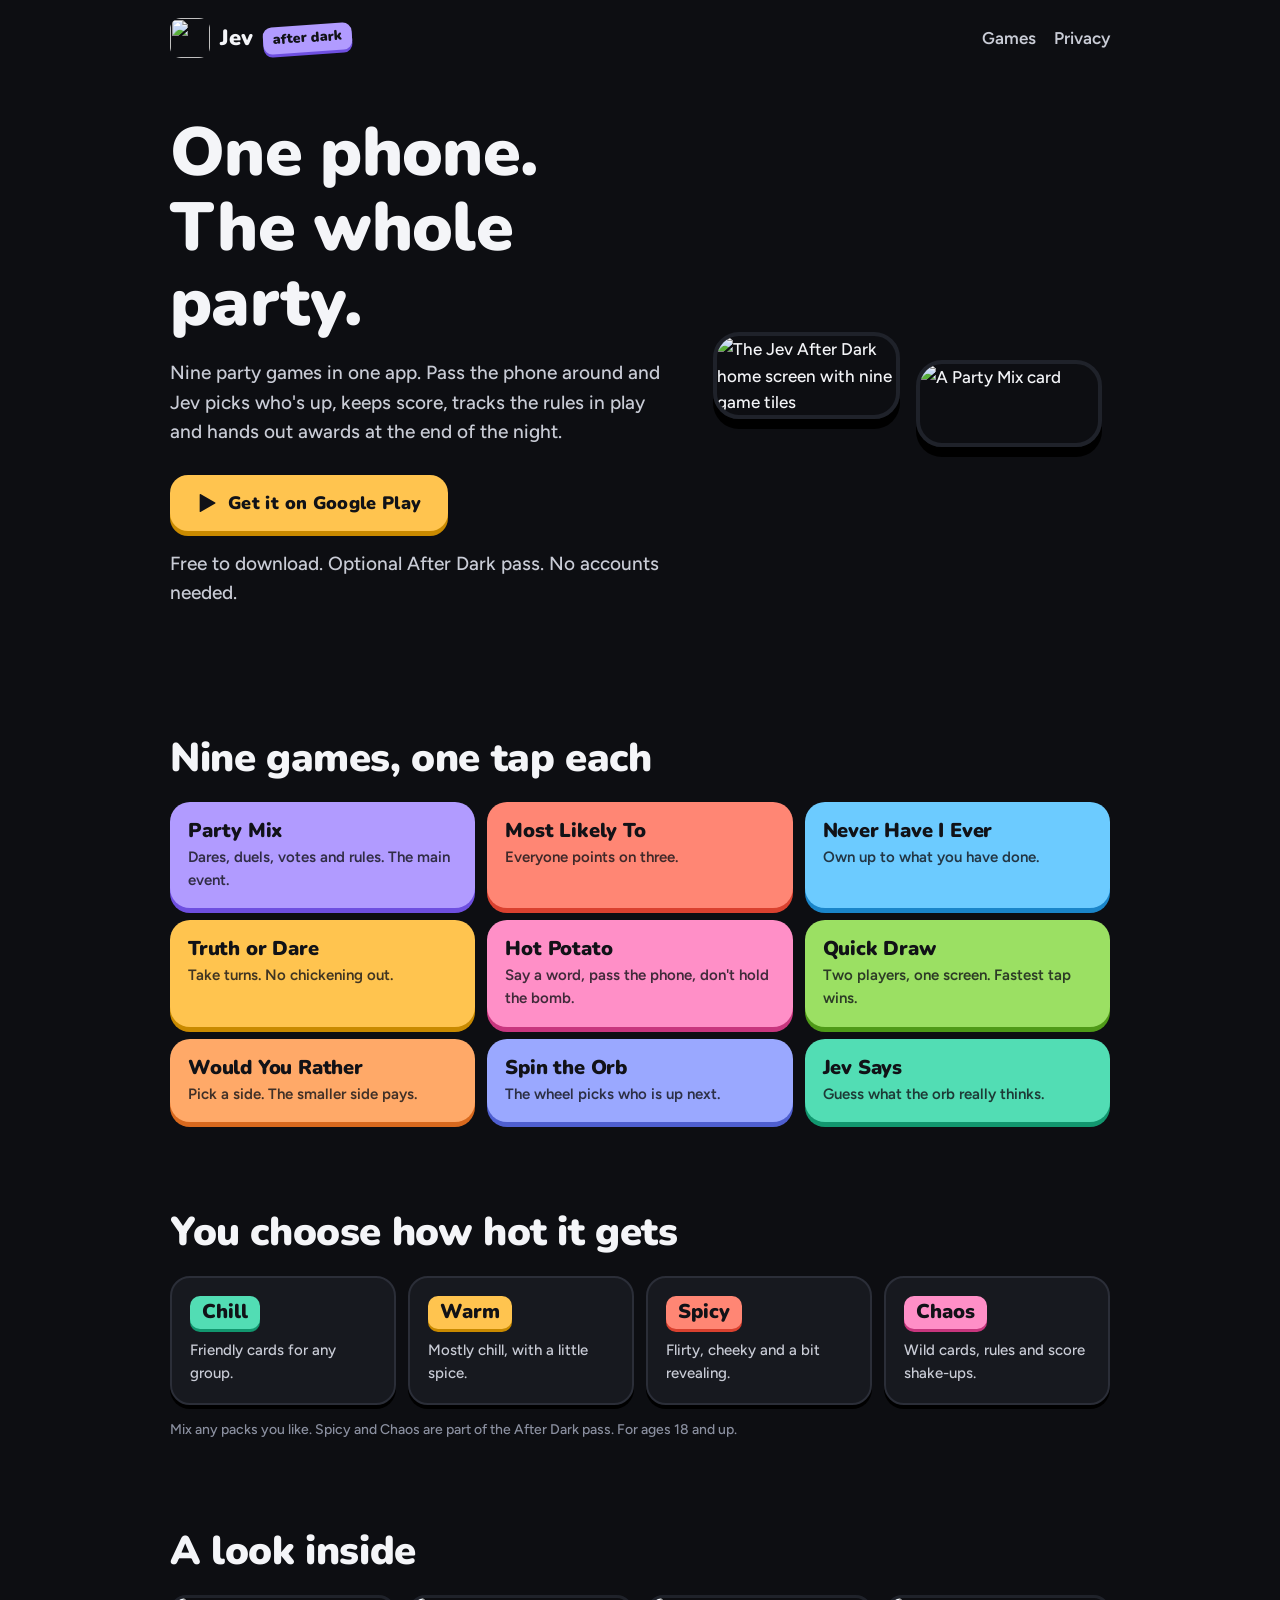
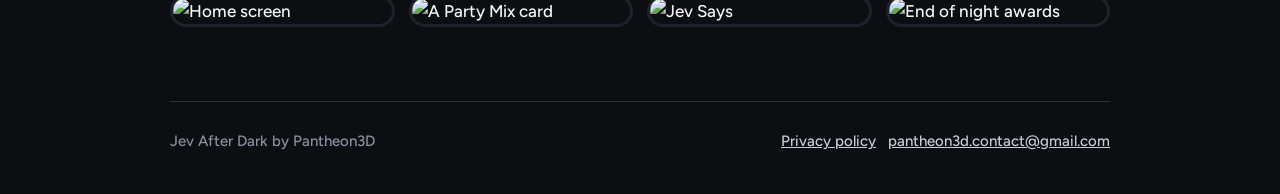
==== index.html @ 58b40950 "Add files via upload" ====
<!doctype html>
<html lang="en">
<head>
<meta charset="utf-8">
<meta name="viewport" content="width=device-width, initial-scale=1">
<title>Jev After Dark: the party game for one phone</title>
<meta name="description" content="Nine party games in one app. Pass one phone around: Party Mix, Truth or Dare, Most Likely To, Never Have I Ever and more, with over 1,200 cards from Chill to Chaos.">
<meta property="og:title" content="Jev After Dark">
<meta property="og:description" content="One phone. The whole party. Nine party games and over 1,200 cards.">
<meta property="og:image" content="img/icon.png">
<link rel="icon" href="img/favicon.png">
<link rel="preconnect" href="https://fonts.googleapis.com">
<link rel="preconnect" href="https://fonts.gstatic.com" crossorigin>
<link rel="stylesheet" href="https://fonts.googleapis.com/css2?family=Nunito:wght@800;900&family=Figtree:wght@500;600&display=swap">
<link rel="stylesheet" href="style.css">
</head>
<body>
<div class="wrap">
  <header class="top">
    <a class="brand" href="./"><img src="img/icon.png" alt="">Jev <span class="pill">after dark</span></a>
    <nav class="nav"><a href="#games">Games</a><a href="privacy.html">Privacy</a></nav>
  </header>

  <section class="hero">
    <div>
      <h1>One phone.<br>The whole party.</h1>
      <p>Nine party games in one app. Pass the phone around and Jev picks who's up, keeps score, tracks the rules in play and hands out awards at the end of the night.</p>
      <a class="btn" href="https://play.google.com/store/apps/details?id=com.pantheon3d.jevafterdark"><svg viewBox="0 0 24 24" aria-hidden="true"><path d="M4 2.8v18.4c0 .5.5.8.9.6L21 12.6c.4-.3.4-.9 0-1.2L4.9 2.2c-.4-.2-.9.1-.9.6z" fill="currentColor"/></svg>Get it on Google Play</a>
      <p class="small">Free to download. Optional After Dark pass. No accounts needed.</p>
    </div>
    <div class="phones"><img src="img/1-home.webp" alt="The Jev After Dark home screen with nine game tiles"><img src="img/2-party-mix.webp" alt="A Party Mix card"></div>
  </section>

  <section class="section" id="games">
    <h2>Nine games, one tap each</h2>
    <div class="games">
      <div class="game" style="--c:var(--violet);--d:var(--violet-d)"><h3>Party Mix</h3><p>Dares, duels, votes and rules. The main event.</p></div>
      <div class="game" style="--c:var(--coral);--d:var(--coral-d)"><h3>Most Likely To</h3><p>Everyone points on three.</p></div>
      <div class="game" style="--c:var(--sky);--d:var(--sky-d)"><h3>Never Have I Ever</h3><p>Own up to what you have done.</p></div>
      <div class="game" style="--c:var(--amber);--d:var(--amber-d)"><h3>Truth or Dare</h3><p>Take turns. No chickening out.</p></div>
      <div class="game" style="--c:var(--pink);--d:var(--pink-d)"><h3>Hot Potato</h3><p>Say a word, pass the phone, don't hold the bomb.</p></div>
      <div class="game" style="--c:var(--lime);--d:var(--lime-d)"><h3>Quick Draw</h3><p>Two players, one screen. Fastest tap wins.</p></div>
      <div class="game" style="--c:#FFA968;--d:#D8691E"><h3>Would You Rather</h3><p>Pick a side. The smaller side pays.</p></div>
      <div class="game" style="--c:#9AA8FF;--d:#4F5FD0"><h3>Spin the Orb</h3><p>The wheel picks who is up next.</p></div>
      <div class="game" style="--c:var(--mint);--d:var(--mint-d)"><h3>Jev Says</h3><p>Guess what the orb really thinks.</p></div>
    </div>
  </section>

  <section class="section">
    <h2>You choose how hot it gets</h2>
    <div class="heat">
      <div class="lvl" style="--c:var(--mint);--d:var(--mint-d)"><b>Chill</b><p>Friendly cards for any group.</p></div>
      <div class="lvl" style="--c:var(--amber);--d:var(--amber-d)"><b>Warm</b><p>Mostly chill, with a little spice.</p></div>
      <div class="lvl" style="--c:var(--coral);--d:var(--coral-d)"><b>Spicy</b><p>Flirty, cheeky and a bit revealing.</p></div>
      <div class="lvl" style="--c:var(--pink);--d:var(--pink-d)"><b>Chaos</b><p>Wild cards, rules and score shake-ups.</p></div>
    </div>
    <p class="small">Mix any packs you like. Spicy and Chaos are part of the After Dark pass. For ages 18 and up.</p>
  </section>

  <section class="section">
    <h2>A look inside</h2>
    <div class="shots">
      <img src="img/1-home.webp" alt="Home screen" loading="lazy">
      <img src="img/2-party-mix.webp" alt="A Party Mix card" loading="lazy">
      <img src="img/4-jev-says.webp" alt="Jev Says" loading="lazy">
      <img src="img/5-awards.webp" alt="End of night awards" loading="lazy">
    </div>
  </section>

  <footer class="foot">
    <span>Jev After Dark by Pantheon3D</span>
    <span><a href="privacy.html">Privacy policy</a> &nbsp; <a href="mailto:pantheon3d.contact@gmail.com">pantheon3d.contact@gmail.com</a></span>
  </footer>
</div>
</body>
</html>
---- style.css ----
:root{--bg:#0D0E12;--surface:#17191F;--surface-2:#1F222A;--line:#2B2E38;--ink:#F4F5F8;--ink-2:#C9CCD6;--muted:#8B90A0;--card-ink:#111217;
--violet:#B19BFF;--violet-d:#6E4FE0;--coral:#FF8674;--coral-d:#D9412F;--sky:#6CCBFF;--sky-d:#1A85C9;--amber:#FFC44F;--amber-d:#C98A00;--lime:#9BE063;--lime-d:#4F9A18;--pink:#FF8FC7;--pink-d:#C8367E;--mint:#52DDB4;--mint-d:#12976F;
--display:"Nunito",system-ui,sans-serif;--body:"Figtree",system-ui,sans-serif}
*{box-sizing:border-box;margin:0;padding:0}
html{background:var(--bg)}
body{background:var(--bg);color:var(--ink);font:500 17px/1.55 var(--body);-webkit-font-smoothing:antialiased}
a{color:var(--violet)}
.wrap{max-width:980px;margin:0 auto;padding:0 20px}
h1,h2,h3{font-family:var(--display);font-weight:900;line-height:1.1;letter-spacing:-.01em}
.top{display:flex;align-items:center;justify-content:space-between;gap:12px;padding:18px 0}
.brand{display:flex;align-items:center;gap:10px;color:var(--ink);text-decoration:none;font:900 22px var(--display)}
.brand img{width:40px;height:40px;border-radius:11px}
.pill{display:inline-block;background:var(--violet);color:var(--card-ink);font:900 14px var(--display);padding:3px 10px 5px;border-radius:9px;transform:rotate(-4deg);box-shadow:0 3px 0 var(--violet-d)}
.nav a{color:var(--ink-2);text-decoration:none;font-weight:600;margin-left:18px}
.nav a:hover{color:var(--ink)}
.hero{display:grid;grid-template-columns:minmax(0,1.1fr) minmax(0,.9fr);gap:40px;align-items:center;padding:40px 0 56px}
.hero h1{font-size:clamp(40px,7vw,68px)}
.hero p{color:var(--ink-2);font-size:19px;margin:18px 0 28px;max-width:30em}
.btn{display:inline-flex;align-items:center;gap:10px;background:var(--amber);color:var(--card-ink);font:900 18px var(--display);letter-spacing:.02em;text-decoration:none;padding:16px 26px;border-radius:18px;box-shadow:0 5px 0 var(--amber-d);transition:transform .07s,box-shadow .07s}
.btn:active{transform:translateY(4px);box-shadow:0 1px 0 var(--amber-d)}
.btn svg{width:22px;height:22px}
.small{color:var(--muted);font-size:14px;margin-top:14px}
.phones{display:flex;justify-content:center;gap:16px}
.phones img{width:46%;max-width:230px;border-radius:26px;border:4px solid var(--surface-2);box-shadow:0 10px 0 #000}
.phones img:nth-child(2){transform:translateY(28px)}
.section{padding:44px 0}
.section h2{font-size:clamp(28px,4.5vw,40px);margin-bottom:22px}
.games{display:grid;grid-template-columns:repeat(3,minmax(0,1fr));gap:12px}
.game{border-radius:20px;padding:18px 18px 16px;color:var(--card-ink);background:var(--c);box-shadow:0 5px 0 var(--d)}
.game h3{font-size:20px}
.game p{font-size:15px;font-weight:600;opacity:.8;margin-top:4px}
.heat{display:grid;grid-template-columns:repeat(4,minmax(0,1fr));gap:12px}
.lvl{background:var(--surface);border:2px solid var(--line);border-radius:20px;padding:18px;box-shadow:0 4px 0 #000}
.lvl b{display:inline-block;font:900 20px var(--display);color:var(--card-ink);background:var(--c);padding:2px 12px 4px;border-radius:10px;box-shadow:0 3px 0 var(--d);margin-bottom:10px}
.lvl p{color:var(--ink-2);font-size:15px}
.shots{display:grid;grid-template-columns:repeat(4,minmax(0,1fr));gap:14px}
.shots img{width:100%;border-radius:20px;border:3px solid var(--surface-2)}
.foot{border-top:1px solid var(--line);margin-top:30px;padding:28px 0 40px;color:var(--muted);font-size:15px;display:flex;flex-wrap:wrap;gap:12px 24px;justify-content:space-between}
.foot a{color:var(--ink-2)}
.doc{max-width:720px;padding:20px 0 40px}
.doc h1{font-size:clamp(34px,6vw,48px);margin:10px 0 6px}
.doc h2{font-size:22px;margin:30px 0 8px}
.doc p,.doc li{color:var(--ink-2)}
.doc ul{padding-left:22px;margin:8px 0}
.doc .date{color:var(--muted);font-size:15px}
@media (max-width:760px){
  .hero{grid-template-columns:1fr;padding:20px 0 40px}
  .games{grid-template-columns:repeat(2,minmax(0,1fr))}
  .heat{grid-template-columns:repeat(2,minmax(0,1fr))}
  .shots{grid-template-columns:repeat(2,minmax(0,1fr))}
  .nav a{margin-left:12px;font-size:15px}
}
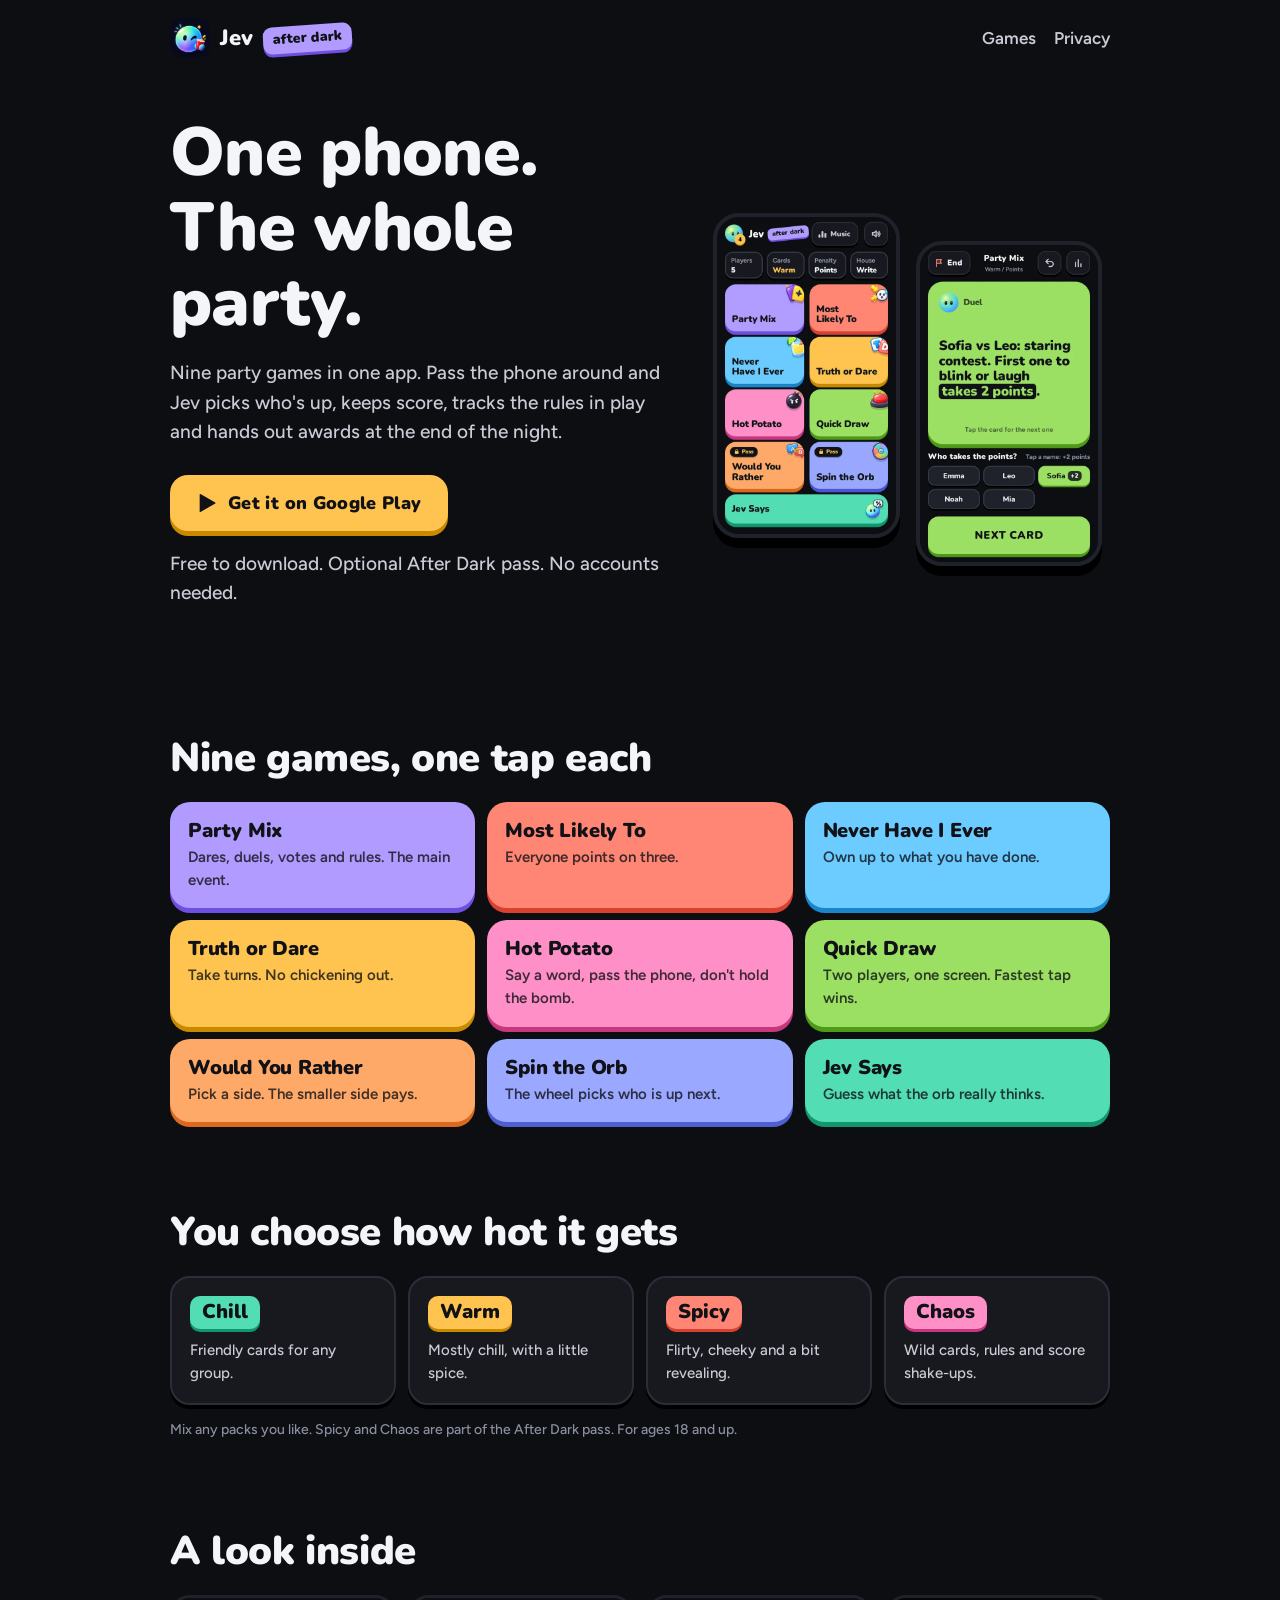
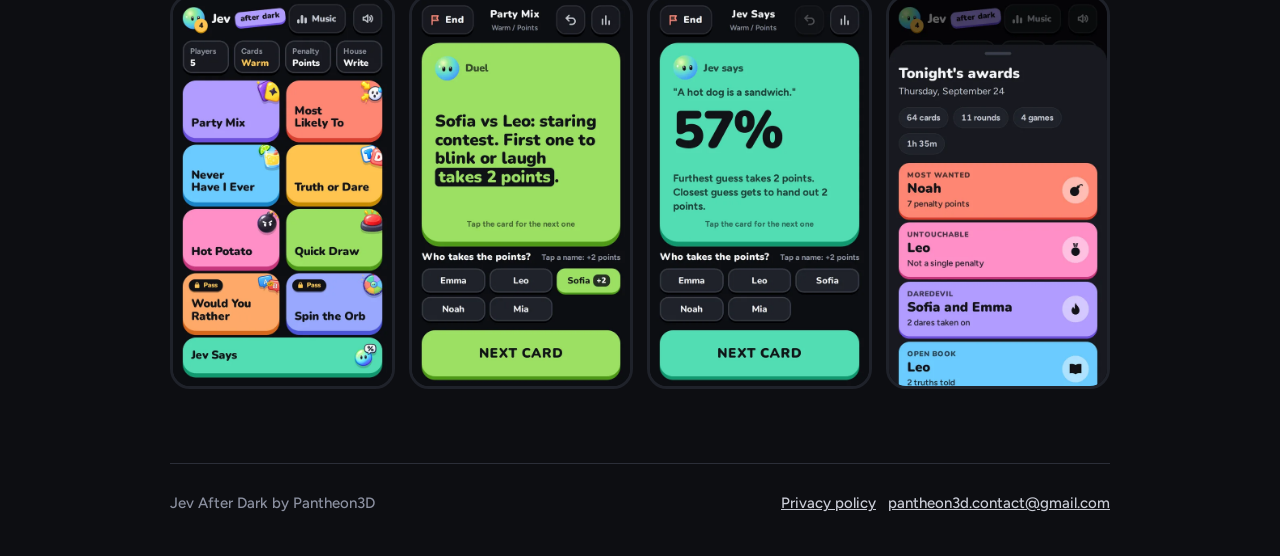
==== commit f4f70ecd: "Add files via upload" ====
--- a/index.html
+++ b/index.html
@@ -7,8 +7,8 @@
 <meta name="description" content="Nine party games in one app. Pass one phone around: Party Mix, Truth or Dare, Most Likely To, Never Have I Ever and more, with over 1,200 cards from Chill to Chaos.">
 <meta property="og:title" content="Jev After Dark">
 <meta property="og:description" content="One phone. The whole party. Nine party games and over 1,200 cards.">
-<meta property="og:image" content="img/icon.png">
-<link rel="icon" href="img/favicon.png">
+<meta property="og:image" content="icon.png">
+<link rel="icon" href="favicon.png">
 <link rel="preconnect" href="https://fonts.googleapis.com">
 <link rel="preconnect" href="https://fonts.gstatic.com" crossorigin>
 <link rel="stylesheet" href="https://fonts.googleapis.com/css2?family=Nunito:wght@800;900&family=Figtree:wght@500;600&display=swap">
@@ -17,7 +17,7 @@
 <body>
 <div class="wrap">
   <header class="top">
-    <a class="brand" href="./"><img src="img/icon.png" alt="">Jev <span class="pill">after dark</span></a>
+    <a class="brand" href="./"><img src="icon.png" alt="">Jev <span class="pill">after dark</span></a>
     <nav class="nav"><a href="#games">Games</a><a href="privacy.html">Privacy</a></nav>
   </header>
 
@@ -28,7 +28,7 @@
       <a class="btn" href="https://play.google.com/store/apps/details?id=com.pantheon3d.jevafterdark"><svg viewBox="0 0 24 24" aria-hidden="true"><path d="M4 2.8v18.4c0 .5.5.8.9.6L21 12.6c.4-.3.4-.9 0-1.2L4.9 2.2c-.4-.2-.9.1-.9.6z" fill="currentColor"/></svg>Get it on Google Play</a>
       <p class="small">Free to download. Optional After Dark pass. No accounts needed.</p>
     </div>
-    <div class="phones"><img src="img/1-home.webp" alt="The Jev After Dark home screen with nine game tiles"><img src="img/2-party-mix.webp" alt="A Party Mix card"></div>
+    <div class="phones"><img src="1-home.webp" alt="The Jev After Dark home screen with nine game tiles"><img src="2-party-mix.webp" alt="A Party Mix card"></div>
   </section>
 
   <section class="section" id="games">
@@ -60,10 +60,10 @@
   <section class="section">
     <h2>A look inside</h2>
     <div class="shots">
-      <img src="img/1-home.webp" alt="Home screen" loading="lazy">
-      <img src="img/2-party-mix.webp" alt="A Party Mix card" loading="lazy">
-      <img src="img/4-jev-says.webp" alt="Jev Says" loading="lazy">
-      <img src="img/5-awards.webp" alt="End of night awards" loading="lazy">
+      <img src="1-home.webp" alt="Home screen" loading="lazy">
+      <img src="2-party-mix.webp" alt="A Party Mix card" loading="lazy">
+      <img src="4-jev-says.webp" alt="Jev Says" loading="lazy">
+      <img src="5-awards.webp" alt="End of night awards" loading="lazy">
     </div>
   </section>
 
